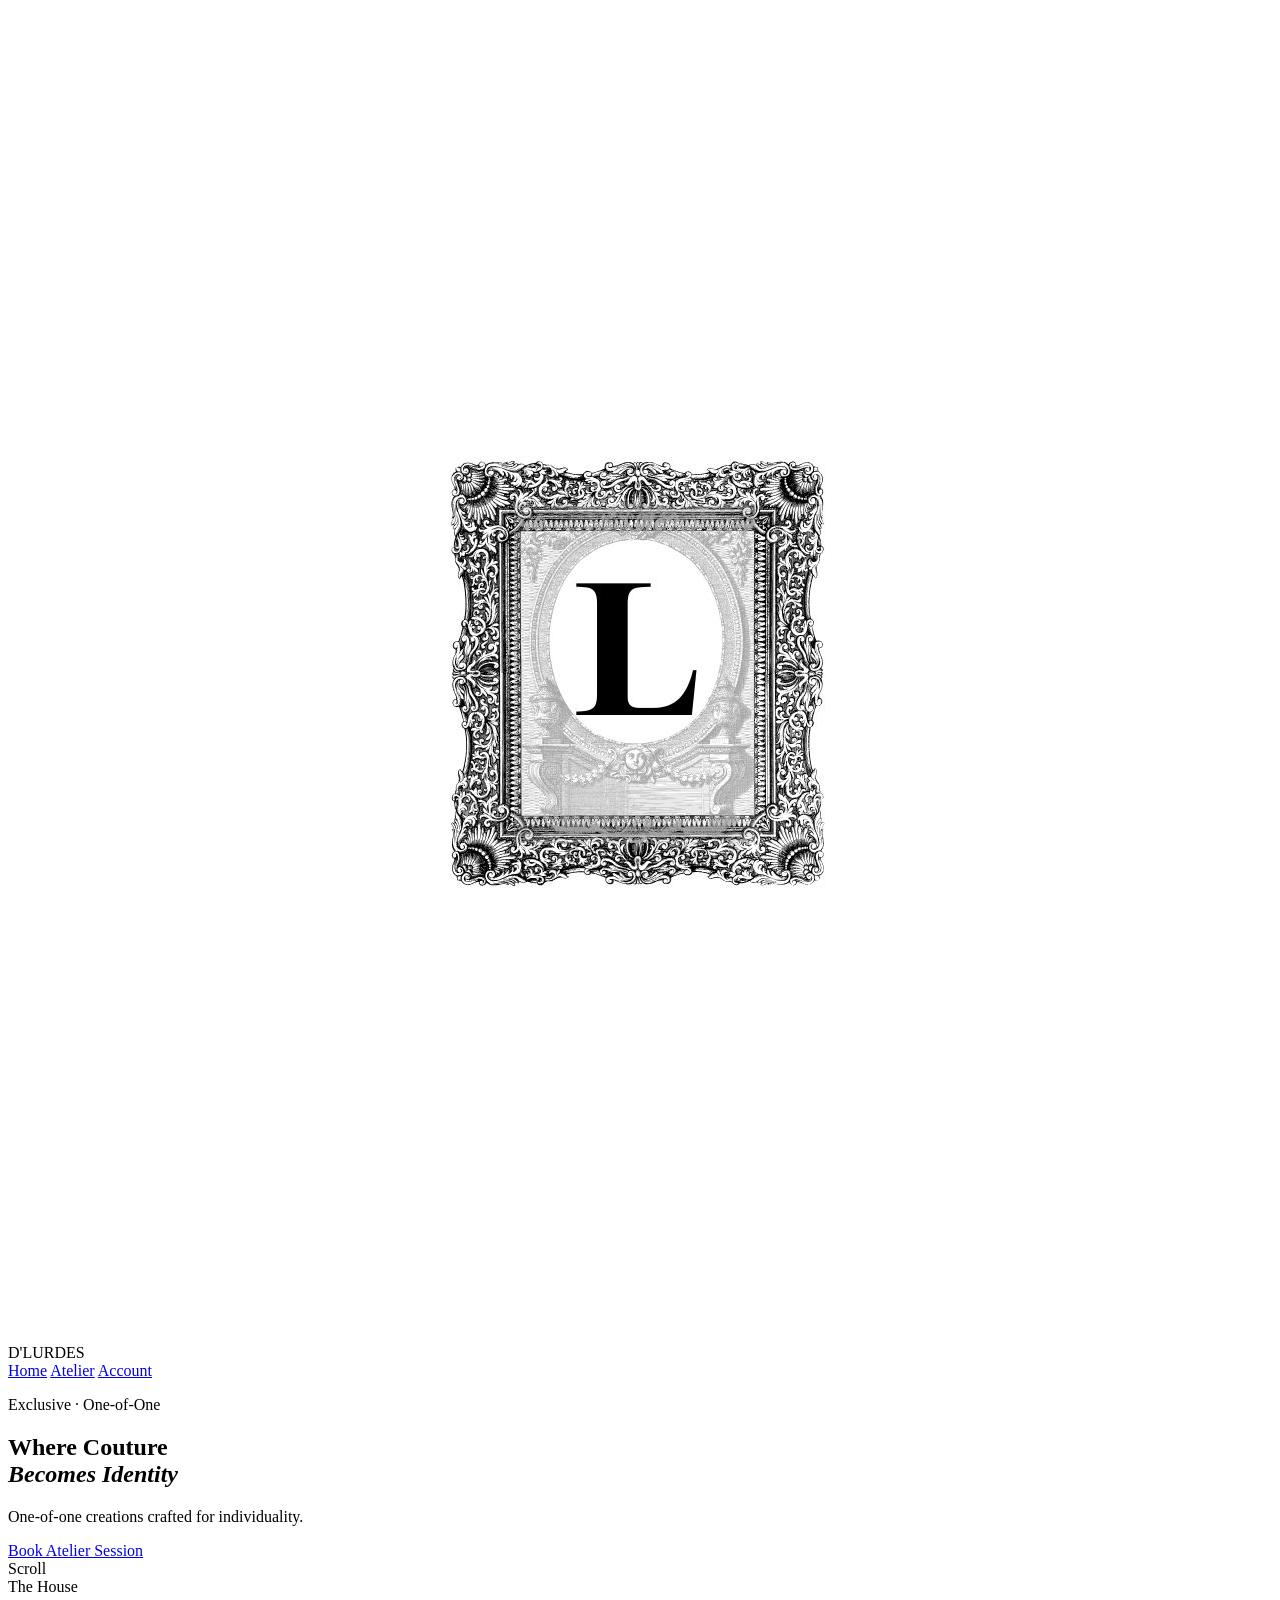
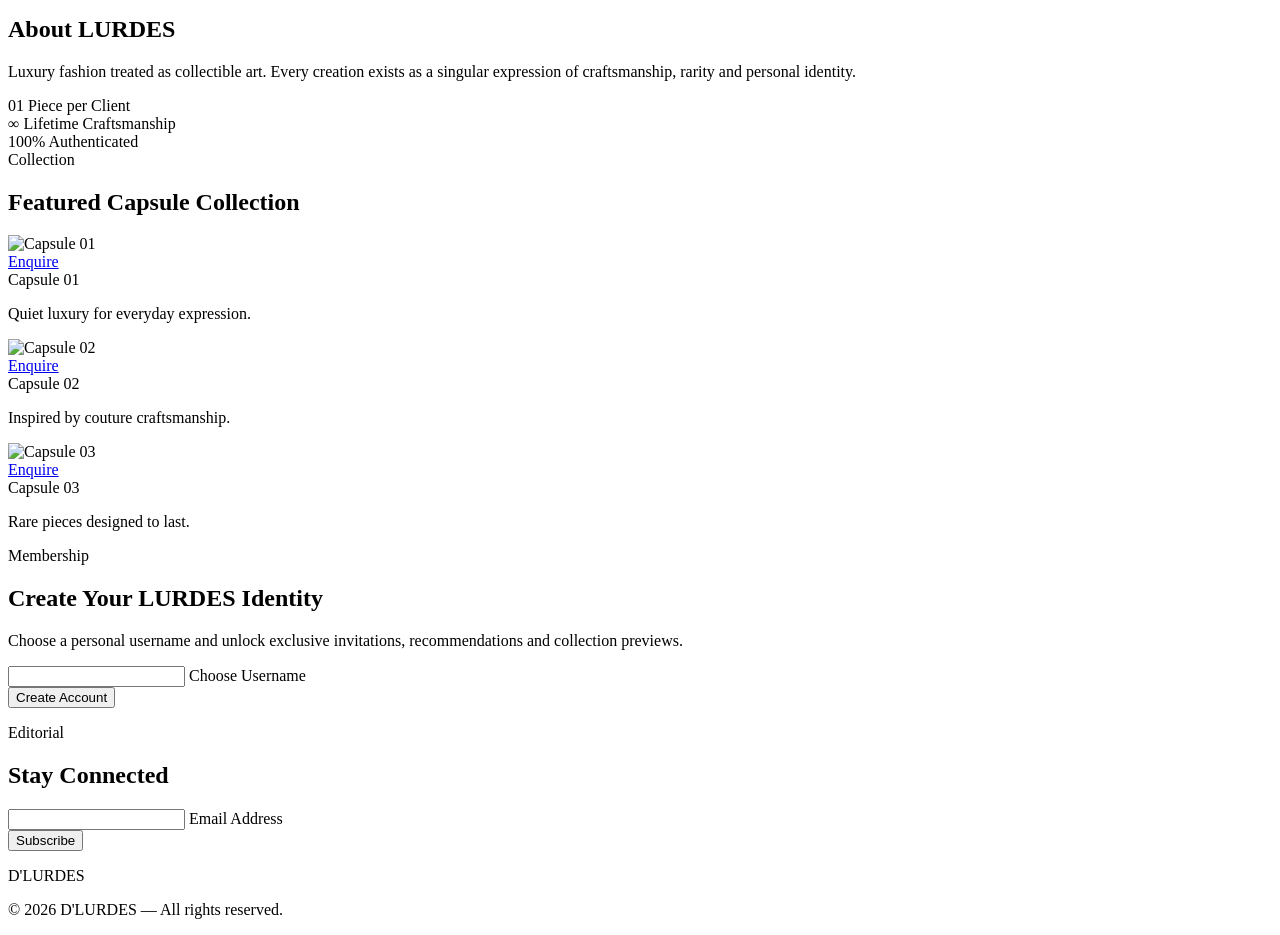
==== index.html @ 1ddfd706 "Add files via upload" ====
<!DOCTYPE html>
<html lang="en">
<head>
<meta charset="UTF-8">
<meta name="viewport" content="width=device-width, initial-scale=1.0">
<title>D'LURDES</title>
<link rel="preconnect" href="https://fonts.googleapis.com">
<link rel="preconnect" href="https://fonts.gstatic.com" crossorigin>
<link href="https://fonts.googleapis.com/css2?family=Cormorant+Garant:ital,wght@0,300;0,400;0,600;1,300;1,400&family=Montserrat:wght@300;400;500&display=swap" rel="stylesheet">
<link rel="stylesheet" href="css/style.css">
</head>

<body>

<!-- Cursor glow -->
<div class="cursor-glow" id="cursorGlow"></div>

<header id="header">
  <div class="logo">
    D'LURDES
    <img src="images/logo.jpeg" alt="D'LURDES Logo">
  </div>
  <nav>
    <a href="index.html" class="nav-link active">Home</a>
    <a href="atelier.html" class="nav-link">Atelier</a>
    <a href="#account" class="nav-link">Account</a>
  </nav>
  <div class="nav-toggle" id="navToggle">
    <span></span><span></span><span></span>
  </div>
</header>

<section class="hero">
  <div class="hero-overlay"></div>
  <div class="hero-content reveal">
    <p class="hero-eyebrow">Exclusive · One-of-One</p>
    <h1>Where Couture<br><em>Becomes Identity</em></h1>
    <p class="hero-sub">One-of-one creations crafted for individuality.</p>
    <a href="atelier.html" class="btn">Book Atelier Session</a>
  </div>
  <div class="hero-scroll-hint">
    <span>Scroll</span>
    <div class="scroll-line"></div>
  </div>
</section>

<section class="about reveal-section">
  <div class="about-inner">
    <div class="about-label">The House</div>
    <h2>About LURDES</h2>
    <p>
      Luxury fashion treated as collectible art.
      Every creation exists as a singular expression of craftsmanship,
      rarity and personal identity.
    </p>
    <div class="about-stats">
      <div class="stat">
        <span class="stat-num">01</span>
        <span class="stat-desc">Piece per Client</span>
      </div>
      <div class="stat">
        <span class="stat-num">∞</span>
        <span class="stat-desc">Lifetime Craftsmanship</span>
      </div>
      <div class="stat">
        <span class="stat-num">100%</span>
        <span class="stat-desc">Authenticated</span>
      </div>
    </div>
  </div>
</section>

<section class="collection reveal-section">
  <div class="section-header">
    <div class="about-label">Collection</div>
    <h2>Featured Capsule Collection</h2>
  </div>
  <div class="cards">
    <div class="card reveal-card">
      <div class="card-img-wrap">
        <img src="images/collection1.jpeg" alt="Capsule 01">
        <div class="card-overlay">
          <a href="atelier.html" class="card-cta">Enquire</a>
        </div>
      </div>
      <div class="card-body">
        <span class="card-tag">Capsule 01</span>
        <p>Quiet luxury for everyday expression.</p>
      </div>
    </div>
    <div class="card reveal-card">
      <div class="card-img-wrap">
        <img src="images/collection2.jpeg" alt="Capsule 02">
        <div class="card-overlay">
          <a href="atelier.html" class="card-cta">Enquire</a>
        </div>
      </div>
      <div class="card-body">
        <span class="card-tag">Capsule 02</span>
        <p>Inspired by couture craftsmanship.</p>
      </div>
    </div>
    <div class="card reveal-card">
      <div class="card-img-wrap">
        <img src="images/collection3.jpeg" alt="Capsule 03">
        <div class="card-overlay">
          <a href="atelier.html" class="card-cta">Enquire</a>
        </div>
      </div>
      <div class="card-body">
        <span class="card-tag">Capsule 03</span>
        <p>Rare pieces designed to last.</p>
      </div>
    </div>
  </div>
</section>

<section id="account" class="account reveal-section">
  <div class="account-inner">
    <div class="about-label">Membership</div>
    <h2>Create Your LURDES Identity</h2>
    <p>
      Choose a personal username and unlock exclusive invitations,
      recommendations and collection previews.
    </p>
    <form class="luxury-form" id="accountForm" onsubmit="handleAccount(event)">
      <div class="input-wrap">
        <input type="text" id="username" placeholder=" " required>
        <label for="username">Choose Username</label>
      </div>
      <button type="submit" class="btn">Create Account</button>
      <p class="form-msg" id="accountMsg"></p>
    </form>
  </div>
</section>

<section class="newsletter reveal-section">
  <div class="newsletter-inner">
    <div class="about-label">Editorial</div>
    <h2>Stay Connected</h2>
    <form class="luxury-form" id="newsletterForm" onsubmit="handleNewsletter(event)">
      <div class="input-wrap">
        <input type="email" id="emailInput" placeholder=" " required>
        <label for="emailInput">Email Address</label>
      </div>
      <button type="submit" class="btn">Subscribe</button>
      <p class="form-msg" id="newsletterMsg"></p>
    </form>
  </div>
</section>

<footer>
  <div class="footer-inner">
    <div class="footer-logo">D'LURDES</div>
    <p class="footer-copy">© 2026 D'LURDES — All rights reserved.</p>
  </div>
</footer>

<script src="JS/script.js"></script>
</body>
</html>
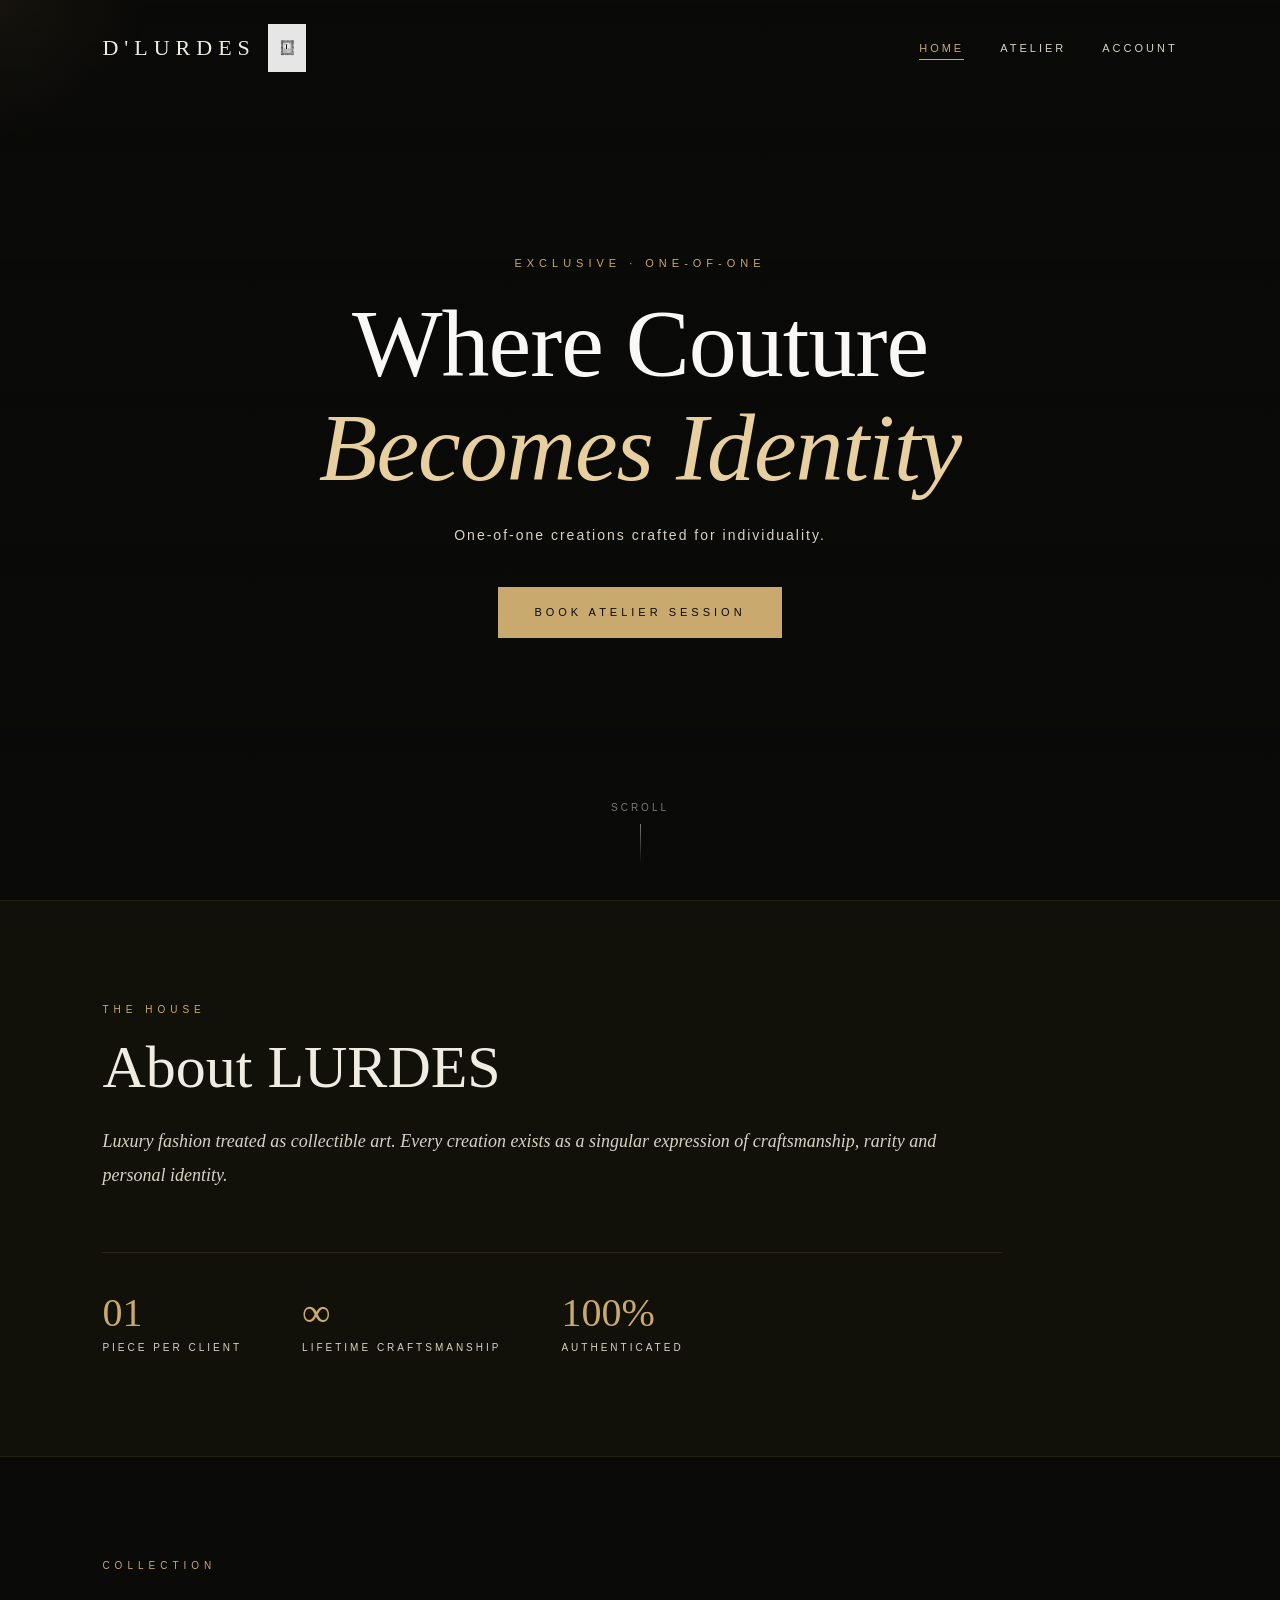
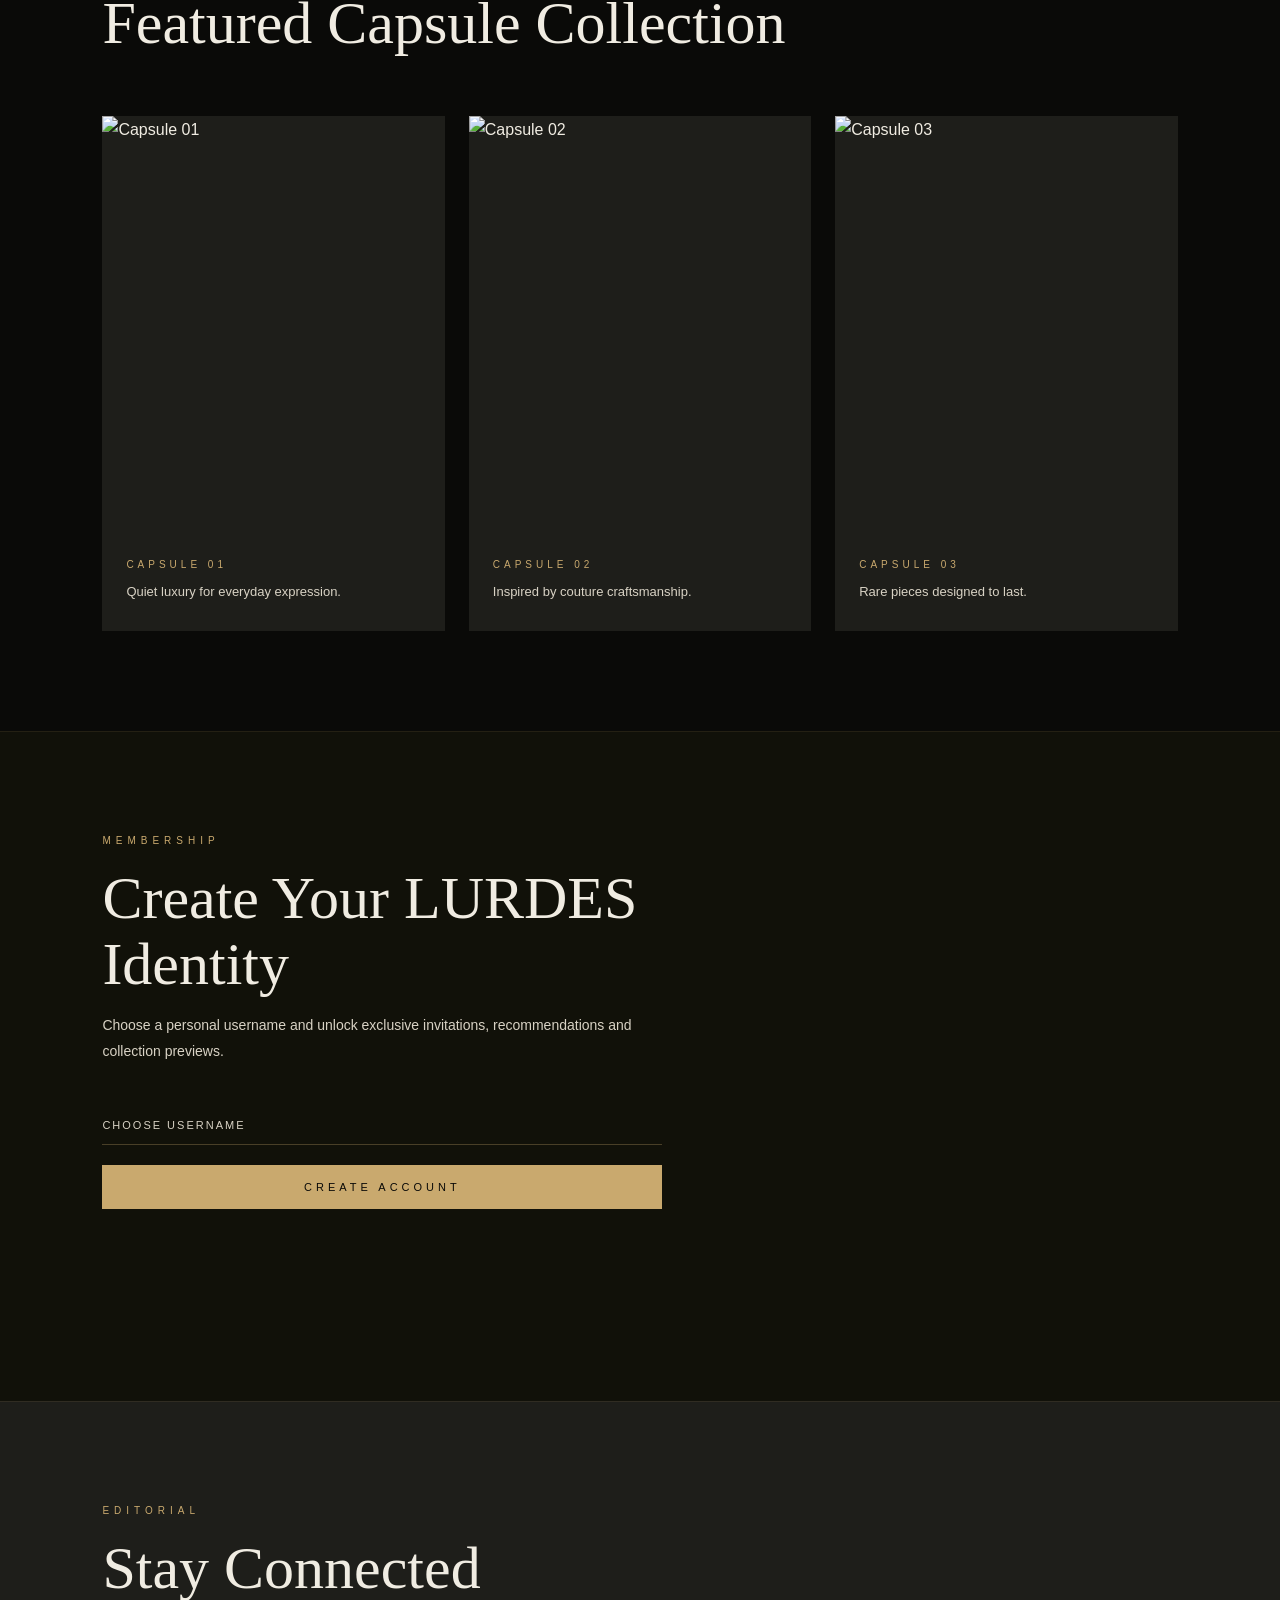
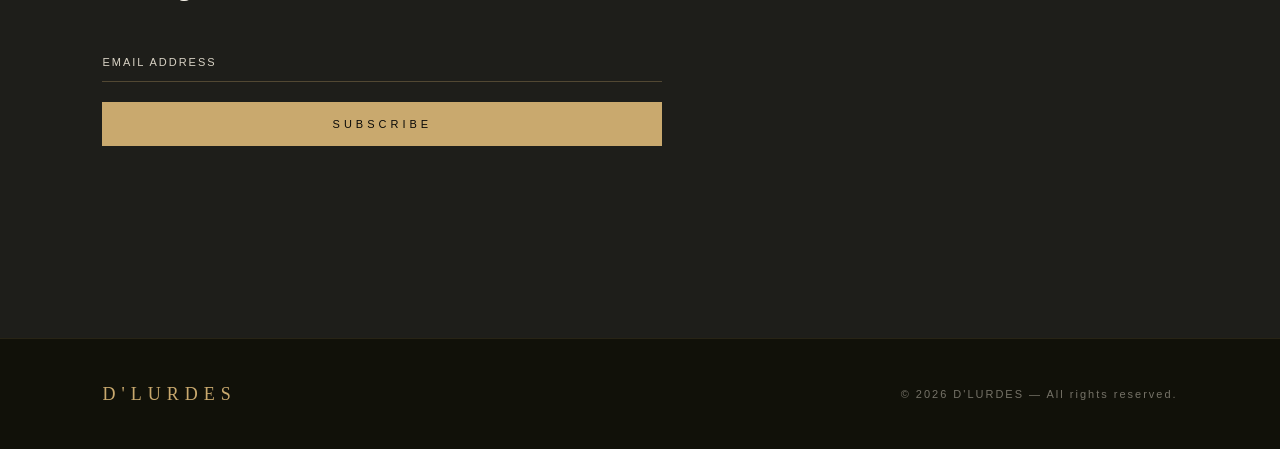
==== commit ded922c0: "Update index.html" ====
--- a/index.html
+++ b/index.html
@@ -7,7 +7,7 @@
 <link rel="preconnect" href="https://fonts.googleapis.com">
 <link rel="preconnect" href="https://fonts.gstatic.com" crossorigin>
 <link href="https://fonts.googleapis.com/css2?family=Cormorant+Garant:ital,wght@0,300;0,400;0,600;1,300;1,400&family=Montserrat:wght@300;400;500&display=swap" rel="stylesheet">
-<link rel="stylesheet" href="css/style.css">
+<link rel="stylesheet" href="/CSS/style.css">
 </head>
 
 <body>
@@ -158,4 +158,4 @@
 
 <script src="JS/script.js"></script>
 </body>
-</html>+</html>
--- a/CSS/style.css
+++ b/CSS/style.css
@@ -0,0 +1,791 @@
+/* ─────────────────────────────────────────────
+   D'LURDES — Design System
+   Palette: deep charcoal · aged ivory · gold
+───────────────────────────────────────────── */
+
+:root {
+  --black:   #0a0a08;
+  --dark:    #111109;
+  --mid:     #1e1e1a;
+  --ivory:   #f0ece2;
+  --ivory-2: #d8d2c4;
+  --gold:    #c9a96e;
+  --gold-2:  #e8cfa0;
+  --white:   #faf8f4;
+
+  --font-display: 'Cormorant Garant', Georgia, serif;
+  --font-body:    'Montserrat', Arial, sans-serif;
+
+  --transition: 0.4s cubic-bezier(0.25, 0.46, 0.45, 0.94);
+}
+
+*, *::before, *::after {
+  margin: 0;
+  padding: 0;
+  box-sizing: border-box;
+}
+
+html {
+  scroll-behavior: smooth;
+}
+
+body {
+  background: var(--black);
+  color: var(--ivory);
+  font-family: var(--font-body);
+  font-weight: 300;
+  line-height: 1.7;
+  overflow-x: hidden;
+}
+
+/* ── Cursor glow ─────────────────────────── */
+.cursor-glow {
+  position: fixed;
+  width: 300px;
+  height: 300px;
+  border-radius: 50%;
+  background: radial-gradient(circle, rgba(201,169,110,0.08) 0%, transparent 70%);
+  pointer-events: none;
+  transform: translate(-50%, -50%);
+  z-index: 0;
+  transition: opacity 0.3s ease;
+  will-change: transform;
+}
+
+/* ── Header ──────────────────────────────── */
+header {
+  position: fixed;
+  top: 0; left: 0; right: 0;
+  z-index: 100;
+  display: flex;
+  justify-content: space-between;
+  align-items: center;
+  padding: 24px 8%;
+  background: transparent;
+  transition: background var(--transition), padding var(--transition), backdrop-filter var(--transition);
+}
+
+header.scrolled {
+  background: rgba(10,10,8,0.92);
+  backdrop-filter: blur(12px);
+  padding: 16px 8%;
+  border-bottom: 1px solid rgba(201,169,110,0.12);
+}
+
+.logo {
+  font-family: var(--font-display);
+  font-size: 22px;
+  font-weight: 400;
+  letter-spacing: 6px;
+  color: var(--ivory);
+  display: flex;
+  align-items: center;
+  gap: 12px;
+  text-decoration: none;
+}
+
+.logo img {
+  height: 48px;
+  width: auto;
+  filter: brightness(0.9);
+}
+
+nav {
+  display: flex;
+  gap: 36px;
+  align-items: center;
+}
+
+.nav-link {
+  font-family: var(--font-body);
+  font-size: 11px;
+  font-weight: 400;
+  letter-spacing: 3px;
+  text-transform: uppercase;
+  text-decoration: none;
+  color: var(--ivory-2);
+  position: relative;
+  transition: color var(--transition);
+}
+
+.nav-link::after {
+  content: '';
+  position: absolute;
+  bottom: -3px; left: 0;
+  width: 0; height: 1px;
+  background: var(--gold);
+  transition: width var(--transition);
+}
+
+.nav-link:hover,
+.nav-link.active {
+  color: var(--gold);
+}
+
+.nav-link:hover::after,
+.nav-link.active::after {
+  width: 100%;
+}
+
+/* Mobile nav toggle */
+.nav-toggle {
+  display: none;
+  flex-direction: column;
+  gap: 5px;
+  cursor: pointer;
+  padding: 4px;
+}
+
+.nav-toggle span {
+  display: block;
+  width: 24px;
+  height: 1px;
+  background: var(--ivory);
+  transition: var(--transition);
+}
+
+/* ── Scroll reveal ───────────────────────── */
+.reveal-section,
+.reveal-card {
+  opacity: 0;
+  transform: translateY(32px);
+  transition: opacity 0.8s ease, transform 0.8s ease;
+}
+
+.reveal-section.visible,
+.reveal-card.visible {
+  opacity: 1;
+  transform: translateY(0);
+}
+
+.reveal {
+  opacity: 0;
+  transform: translateY(24px);
+  animation: fadeUp 1.2s ease 0.3s forwards;
+}
+
+@keyframes fadeUp {
+  to { opacity: 1; transform: translateY(0); }
+}
+
+/* ── Hero ────────────────────────────────── */
+.hero {
+  position: relative;
+  height: 100vh;
+  min-height: 600px;
+  background: url('../images/hero.jpg') center/cover no-repeat;
+  display: flex;
+  justify-content: center;
+  align-items: center;
+  text-align: center;
+  overflow: hidden;
+}
+
+.hero-overlay {
+  position: absolute;
+  inset: 0;
+  background: linear-gradient(
+    to bottom,
+    rgba(10,10,8,0.2) 0%,
+    rgba(10,10,8,0.55) 50%,
+    rgba(10,10,8,0.8) 100%
+  );
+}
+
+.hero-content {
+  position: relative;
+  z-index: 2;
+  max-width: 780px;
+  padding: 0 24px;
+}
+
+.hero-eyebrow {
+  font-size: 11px;
+  letter-spacing: 5px;
+  text-transform: uppercase;
+  color: var(--gold);
+  margin-bottom: 20px;
+  font-family: var(--font-body);
+  font-weight: 400;
+}
+
+.hero-content h1 {
+  font-family: var(--font-display);
+  font-size: clamp(52px, 8vw, 96px);
+  font-weight: 300;
+  line-height: 1.08;
+  color: var(--white);
+  margin-bottom: 24px;
+  letter-spacing: -1px;
+}
+
+.hero-content h1 em {
+  font-style: italic;
+  color: var(--gold-2);
+}
+
+.hero-sub {
+  font-size: 14px;
+  letter-spacing: 2px;
+  color: var(--ivory-2);
+  margin-bottom: 40px;
+  font-weight: 300;
+}
+
+.hero-scroll-hint {
+  position: absolute;
+  bottom: 36px;
+  left: 50%;
+  transform: translateX(-50%);
+  display: flex;
+  flex-direction: column;
+  align-items: center;
+  gap: 8px;
+  z-index: 2;
+  opacity: 0.5;
+}
+
+.hero-scroll-hint span {
+  font-size: 10px;
+  letter-spacing: 3px;
+  text-transform: uppercase;
+}
+
+.scroll-line {
+  width: 1px;
+  height: 40px;
+  background: linear-gradient(to bottom, var(--ivory), transparent);
+  animation: scrollPulse 2s ease infinite;
+}
+
+@keyframes scrollPulse {
+  0%, 100% { opacity: 0.3; transform: scaleY(1); }
+  50% { opacity: 1; transform: scaleY(0.7); }
+}
+
+/* ── Buttons ─────────────────────────────── */
+.btn {
+  display: inline-block;
+  font-family: var(--font-body);
+  font-size: 11px;
+  font-weight: 400;
+  letter-spacing: 4px;
+  text-transform: uppercase;
+  text-decoration: none;
+  color: var(--black);
+  background: var(--gold);
+  padding: 16px 36px;
+  border: none;
+  cursor: pointer;
+  position: relative;
+  overflow: hidden;
+  transition: color var(--transition);
+}
+
+.btn::before {
+  content: '';
+  position: absolute;
+  inset: 0;
+  background: var(--ivory);
+  transform: translateX(-101%);
+  transition: transform var(--transition);
+}
+
+.btn:hover::before {
+  transform: translateX(0);
+}
+
+.btn span, .btn {
+  position: relative;
+  z-index: 1;
+}
+
+/* ── Section commons ─────────────────────── */
+section {
+  padding: 100px 8%;
+  position: relative;
+}
+
+.about-label {
+  font-size: 10px;
+  letter-spacing: 5px;
+  text-transform: uppercase;
+  color: var(--gold);
+  margin-bottom: 16px;
+  font-family: var(--font-body);
+}
+
+.section-header {
+  margin-bottom: 60px;
+}
+
+h2 {
+  font-family: var(--font-display);
+  font-size: clamp(36px, 5vw, 60px);
+  font-weight: 300;
+  line-height: 1.1;
+  color: var(--ivory);
+  margin-bottom: 0;
+}
+
+/* ── About ───────────────────────────────── */
+.about {
+  background: var(--dark);
+  border-top: 1px solid rgba(201,169,110,0.1);
+  border-bottom: 1px solid rgba(201,169,110,0.1);
+}
+
+.about-inner {
+  max-width: 900px;
+}
+
+.about p {
+  font-size: 18px;
+  line-height: 1.9;
+  color: var(--ivory-2);
+  margin-top: 24px;
+  font-family: var(--font-display);
+  font-style: italic;
+  font-weight: 300;
+}
+
+.about-stats {
+  display: flex;
+  gap: 60px;
+  margin-top: 60px;
+  padding-top: 40px;
+  border-top: 1px solid rgba(201,169,110,0.15);
+}
+
+.stat {
+  display: flex;
+  flex-direction: column;
+  gap: 6px;
+}
+
+.stat-num {
+  font-family: var(--font-display);
+  font-size: 40px;
+  font-weight: 300;
+  color: var(--gold);
+  line-height: 1;
+}
+
+.stat-desc {
+  font-size: 10px;
+  letter-spacing: 3px;
+  text-transform: uppercase;
+  color: var(--ivory-2);
+}
+
+/* ── Collection cards ────────────────────── */
+.collection {
+  background: var(--black);
+}
+
+.cards {
+  display: grid;
+  grid-template-columns: repeat(3, 1fr);
+  gap: 24px;
+}
+
+.card {
+  background: var(--mid);
+  transition: transform var(--transition);
+}
+
+.card:hover {
+  transform: translateY(-6px);
+}
+
+.card-img-wrap {
+  position: relative;
+  overflow: hidden;
+}
+
+.card-img-wrap img {
+  width: 100%;
+  height: 420px;
+  object-fit: cover;
+  display: block;
+  transition: transform 0.7s ease;
+}
+
+.card:hover .card-img-wrap img {
+  transform: scale(1.04);
+}
+
+.card-overlay {
+  position: absolute;
+  inset: 0;
+  background: rgba(10,10,8,0.6);
+  display: flex;
+  align-items: center;
+  justify-content: center;
+  opacity: 0;
+  transition: opacity var(--transition);
+}
+
+.card:hover .card-overlay {
+  opacity: 1;
+}
+
+.card-cta {
+  font-size: 11px;
+  letter-spacing: 4px;
+  text-transform: uppercase;
+  color: var(--gold);
+  text-decoration: none;
+  border: 1px solid var(--gold);
+  padding: 12px 28px;
+  transition: background var(--transition), color var(--transition);
+}
+
+.card-cta:hover {
+  background: var(--gold);
+  color: var(--black);
+}
+
+.card-body {
+  padding: 20px 24px 28px;
+}
+
+.card-tag {
+  display: block;
+  font-size: 10px;
+  letter-spacing: 4px;
+  text-transform: uppercase;
+  color: var(--gold);
+  margin-bottom: 8px;
+}
+
+.card-body p {
+  font-size: 13px;
+  color: var(--ivory-2);
+  font-weight: 300;
+}
+
+/* ── Account / Newsletter ────────────────── */
+.account {
+  background: var(--dark);
+  border-top: 1px solid rgba(201,169,110,0.1);
+}
+
+.account-inner,
+.newsletter-inner,
+.booking-inner,
+.auth-inner {
+  max-width: 560px;
+}
+
+.account p,
+.newsletter p,
+.authentication p {
+  font-size: 14px;
+  color: var(--ivory-2);
+  margin-top: 16px;
+  margin-bottom: 36px;
+  line-height: 1.8;
+}
+
+.newsletter {
+  background: var(--mid);
+  border-top: 1px solid rgba(201,169,110,0.1);
+}
+
+/* ── Forms ───────────────────────────────── */
+.luxury-form {
+  display: flex;
+  flex-direction: column;
+  gap: 20px;
+  margin-top: 36px;
+}
+
+.input-wrap {
+  position: relative;
+}
+
+.input-wrap input {
+  width: 100%;
+  background: transparent;
+  border: none;
+  border-bottom: 1px solid rgba(201,169,110,0.3);
+  padding: 16px 0 12px;
+  color: var(--ivory);
+  font-family: var(--font-body);
+  font-size: 14px;
+  font-weight: 300;
+  outline: none;
+  transition: border-color var(--transition);
+  letter-spacing: 1px;
+}
+
+.input-wrap input:focus {
+  border-bottom-color: var(--gold);
+}
+
+.input-wrap label {
+  position: absolute;
+  top: 16px; left: 0;
+  font-size: 11px;
+  letter-spacing: 2px;
+  text-transform: uppercase;
+  color: var(--ivory-2);
+  pointer-events: none;
+  transition: top var(--transition), font-size var(--transition), color var(--transition);
+}
+
+.input-wrap input:focus ~ label,
+.input-wrap input:not(:placeholder-shown) ~ label {
+  top: -4px;
+  font-size: 9px;
+  color: var(--gold);
+  letter-spacing: 3px;
+}
+
+.date-label {
+  top: 0 !important;
+  font-size: 9px !important;
+  color: var(--gold) !important;
+  letter-spacing: 3px !important;
+}
+
+input[type="date"] {
+  color-scheme: dark;
+}
+
+.form-row {
+  display: grid;
+  grid-template-columns: 1fr 1fr;
+  gap: 24px;
+}
+
+.form-msg {
+  font-size: 12px;
+  letter-spacing: 1px;
+  margin-top: 4px;
+  min-height: 20px;
+  transition: color 0.3s;
+}
+
+.form-msg.success { color: var(--gold); }
+.form-msg.error   { color: #c97a6e; }
+
+/* ── Atelier hero ────────────────────────── */
+.atelier-hero {
+  min-height: 70vh;
+  background: var(--dark);
+  display: flex;
+  align-items: flex-end;
+  padding: 120px 8% 80px;
+  border-bottom: 1px solid rgba(201,169,110,0.1);
+}
+
+.atelier-hero-inner h1 {
+  font-family: var(--font-display);
+  font-size: clamp(52px, 8vw, 96px);
+  font-weight: 300;
+  line-height: 1.08;
+  color: var(--white);
+  margin-bottom: 24px;
+  letter-spacing: -1px;
+}
+
+.atelier-hero-inner h1 em {
+  font-style: italic;
+  color: var(--gold-2);
+}
+
+/* ── Process steps ───────────────────────── */
+.process {
+  background: var(--black);
+}
+
+.steps {
+  display: grid;
+  grid-template-columns: repeat(5, 1fr);
+  gap: 1px;
+  background: rgba(201,169,110,0.1);
+  border: 1px solid rgba(201,169,110,0.1);
+}
+
+.step {
+  background: var(--dark);
+  padding: 36px 24px;
+  transition: background var(--transition);
+  cursor: default;
+}
+
+.step:hover {
+  background: var(--mid);
+}
+
+.step-num {
+  font-family: var(--font-display);
+  font-size: 36px;
+  font-weight: 300;
+  color: var(--gold);
+  opacity: 0.4;
+  line-height: 1;
+  margin-bottom: 16px;
+  transition: opacity var(--transition);
+}
+
+.step:hover .step-num {
+  opacity: 1;
+}
+
+.step-title {
+  font-size: 12px;
+  letter-spacing: 2px;
+  text-transform: uppercase;
+  color: var(--ivory);
+  margin-bottom: 12px;
+  font-weight: 400;
+}
+
+.step-desc {
+  font-size: 12px;
+  color: var(--ivory-2);
+  line-height: 1.7;
+  opacity: 0;
+  transform: translateY(6px);
+  transition: opacity var(--transition), transform var(--transition);
+}
+
+.step:hover .step-desc {
+  opacity: 1;
+  transform: translateY(0);
+}
+
+/* ── Booking ─────────────────────────────── */
+.booking {
+  background: var(--dark);
+  border-top: 1px solid rgba(201,169,110,0.1);
+}
+
+/* ── Authentication ──────────────────────── */
+.authentication {
+  background: var(--black);
+  border-top: 1px solid rgba(201,169,110,0.1);
+}
+
+.authentication p {
+  margin-top: 16px;
+  margin-bottom: 0;
+}
+
+.auth-form {
+  margin-top: 36px;
+  display: flex;
+  flex-direction: column;
+  gap: 20px;
+  max-width: 560px;
+}
+
+.auth-result {
+  margin-top: 24px;
+  font-size: 13px;
+  letter-spacing: 1px;
+  padding: 0;
+  max-width: 560px;
+  transition: all var(--transition);
+}
+
+.auth-result.success {
+  color: var(--gold);
+  border-left: 2px solid var(--gold);
+  padding-left: 16px;
+}
+
+.auth-result.error {
+  color: #c97a6e;
+  border-left: 2px solid #c97a6e;
+  padding-left: 16px;
+}
+
+/* ── Footer ──────────────────────────────── */
+footer {
+  background: var(--dark);
+  border-top: 1px solid rgba(201,169,110,0.12);
+  padding: 40px 8%;
+}
+
+.footer-inner {
+  display: flex;
+  justify-content: space-between;
+  align-items: center;
+}
+
+.footer-logo {
+  font-family: var(--font-display);
+  font-size: 18px;
+  letter-spacing: 6px;
+  color: var(--gold);
+  font-weight: 300;
+}
+
+.footer-copy {
+  font-size: 11px;
+  letter-spacing: 2px;
+  color: var(--ivory-2);
+  opacity: 0.5;
+}
+
+/* ── Responsive ──────────────────────────── */
+@media (max-width: 900px) {
+  .cards {
+    grid-template-columns: 1fr;
+    max-width: 480px;
+  }
+
+  .steps {
+    grid-template-columns: 1fr 1fr;
+  }
+
+  .steps .step:last-child {
+    grid-column: 1 / -1;
+  }
+
+  .step-desc { opacity: 1; transform: none; }
+
+  .about-stats {
+    gap: 36px;
+    flex-wrap: wrap;
+  }
+
+  .form-row {
+    grid-template-columns: 1fr;
+  }
+
+  .footer-inner {
+    flex-direction: column;
+    gap: 12px;
+    text-align: center;
+  }
+}
+
+@media (max-width: 640px) {
+  header { padding: 18px 6%; }
+  section { padding: 70px 6%; }
+
+  nav { display: none; }
+  nav.open { display: flex; flex-direction: column; position: fixed; inset: 0; background: var(--black); justify-content: center; align-items: center; gap: 32px; z-index: 99; }
+  .nav-link { font-size: 18px; letter-spacing: 4px; }
+
+  .nav-toggle { display: flex; z-index: 101; }
+
+  .hero-content h1 { font-size: 44px; }
+
+  .steps {
+    grid-template-columns: 1fr;
+  }
+  .steps .step:last-child { grid-column: auto; }
+}
+
+@media (prefers-reduced-motion: reduce) {
+  *, *::before, *::after {
+    animation-duration: 0.01ms !important;
+    transition-duration: 0.01ms !important;
+  }
+}
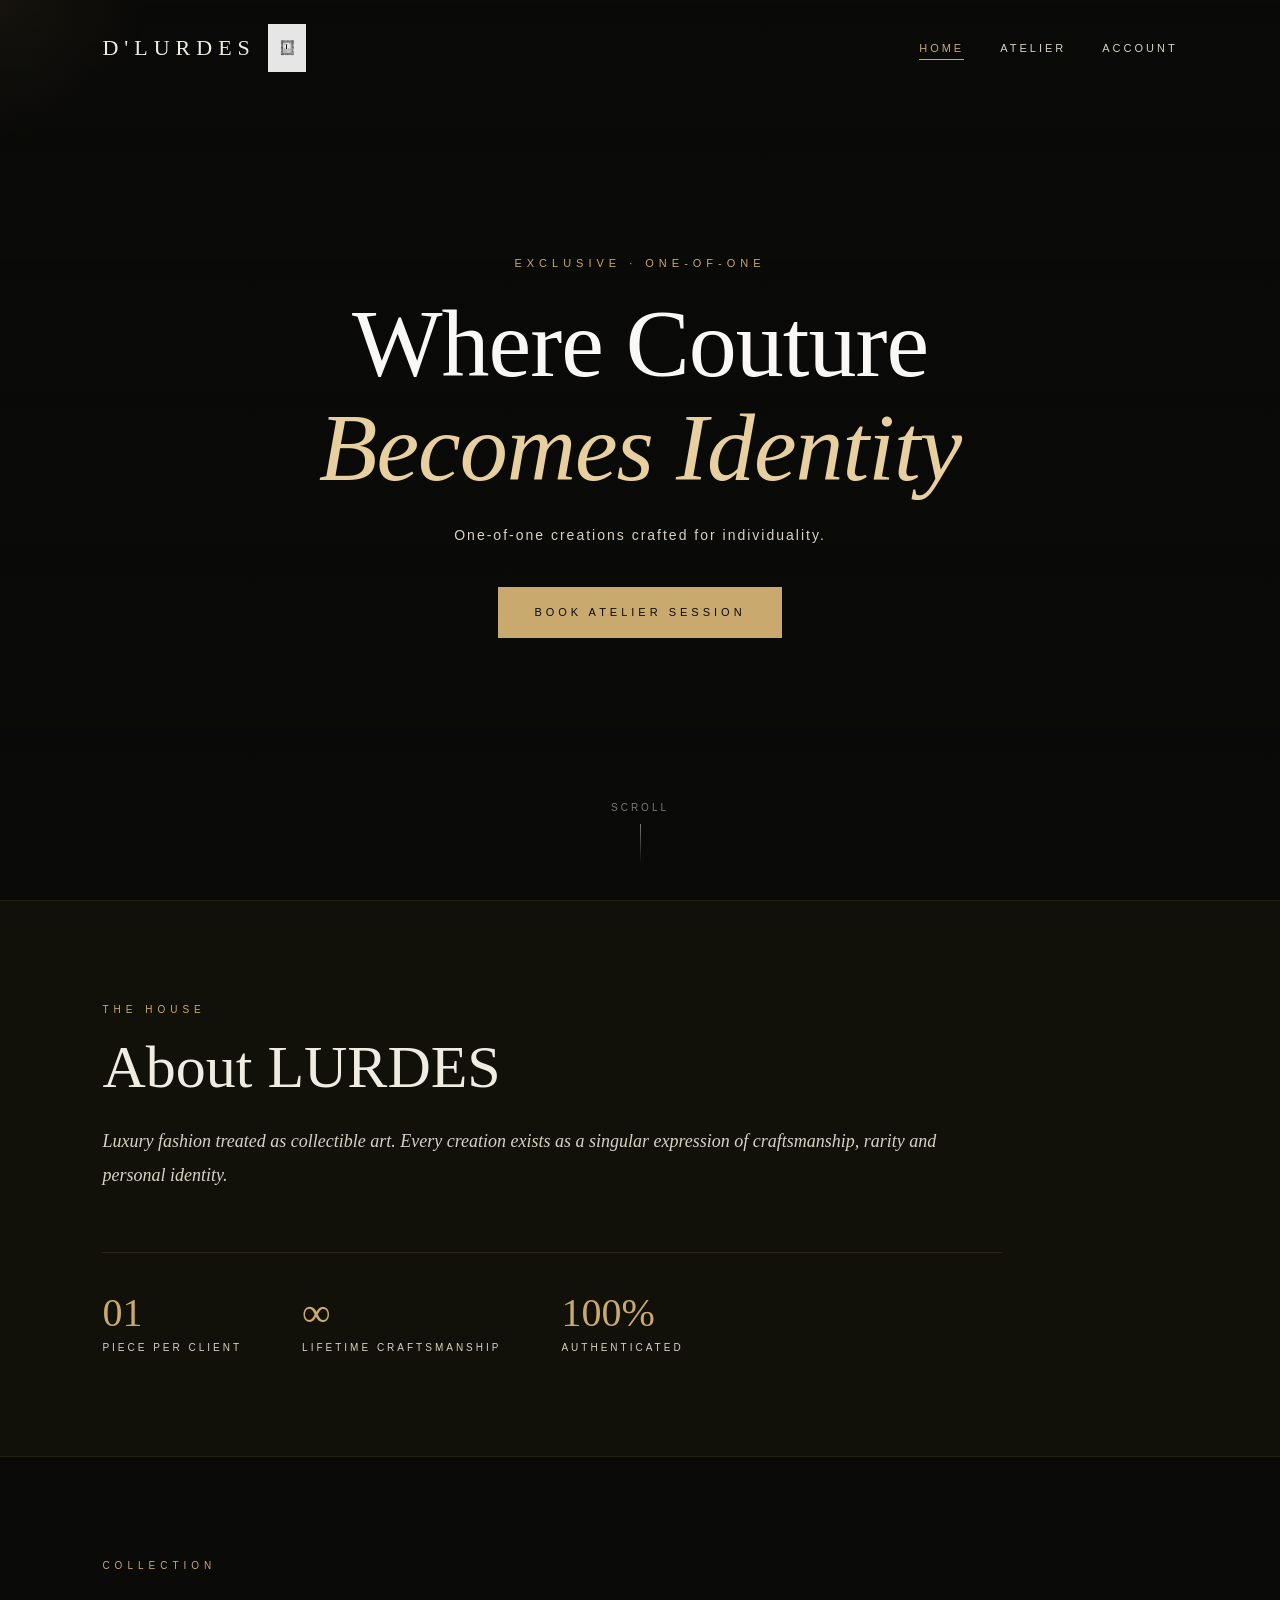
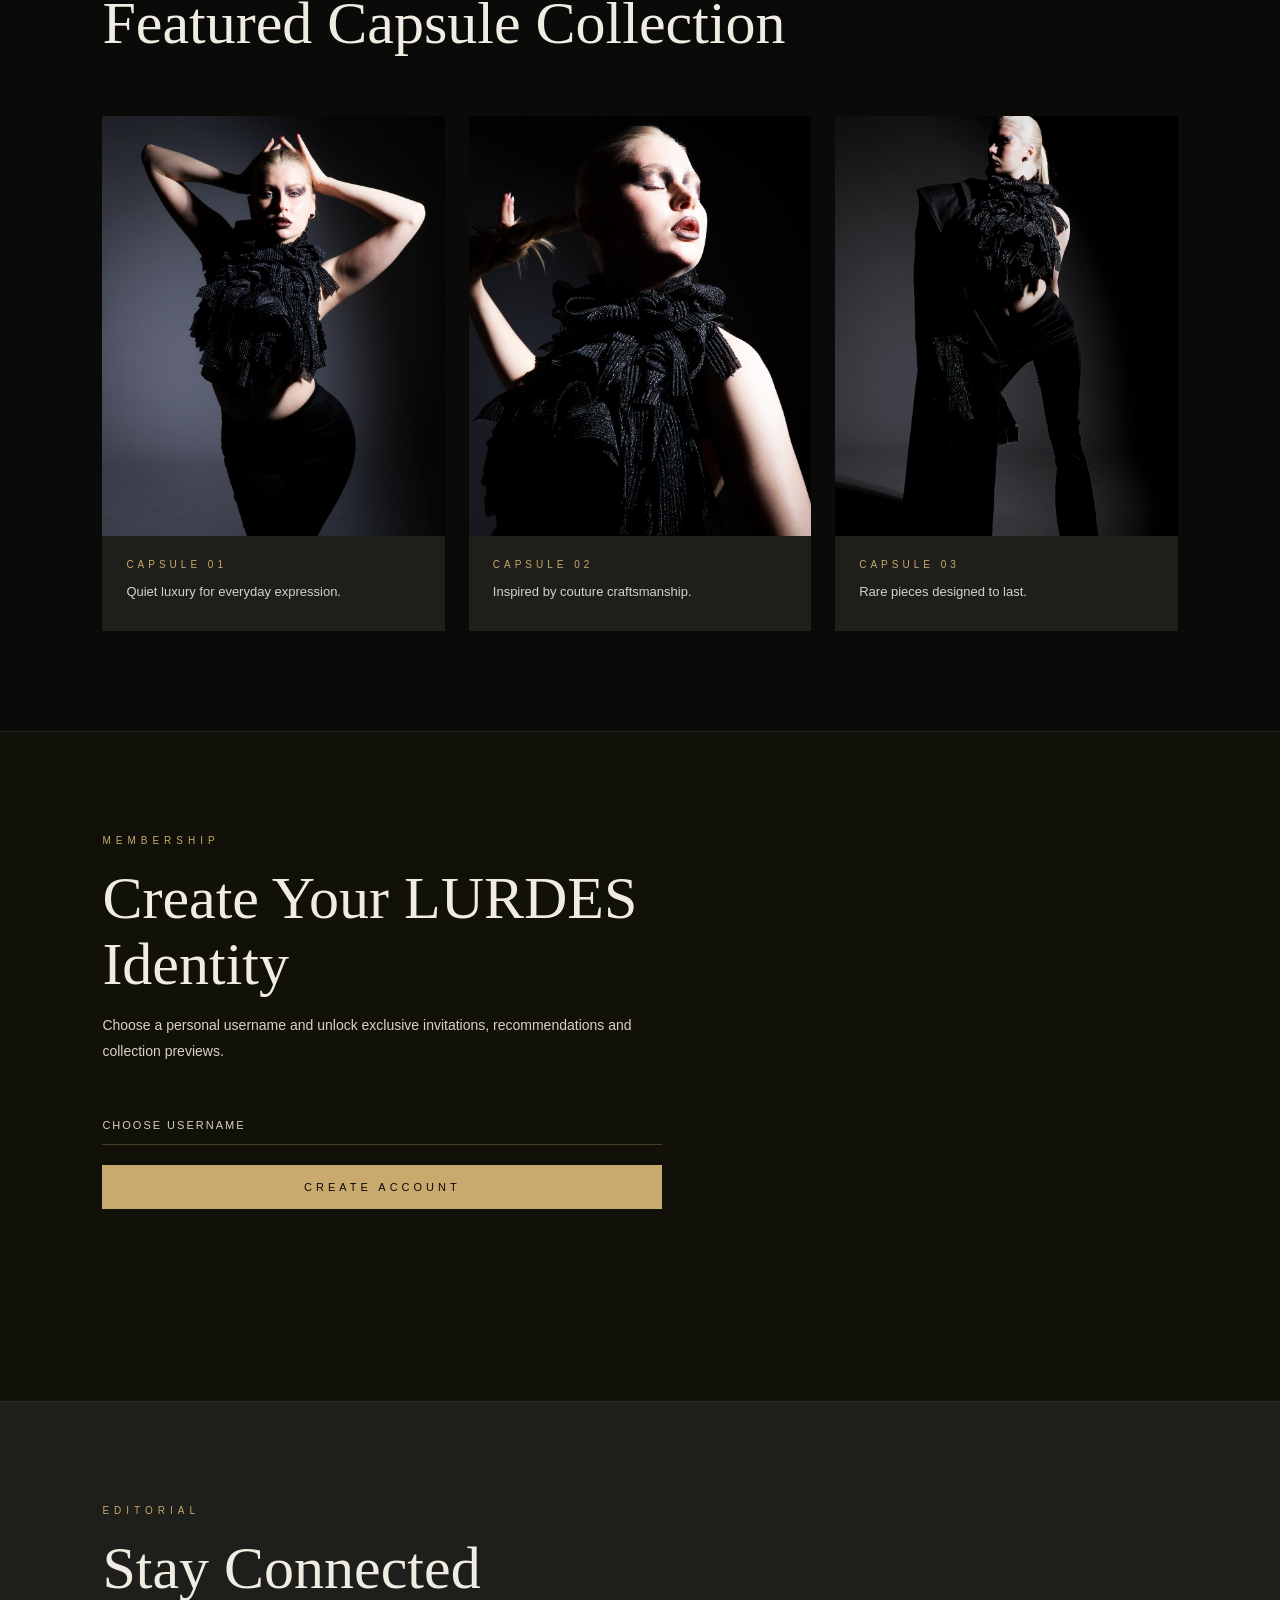
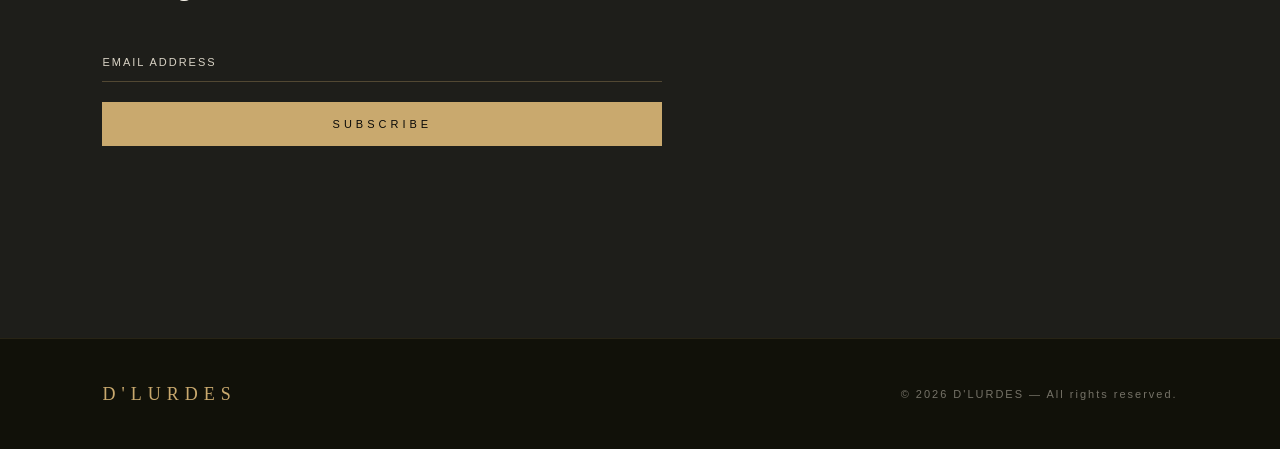
==== commit 388dd8b0: "Update index.html" ====
--- a/index.html
+++ b/index.html
@@ -7,7 +7,7 @@
 <link rel="preconnect" href="https://fonts.googleapis.com">
 <link rel="preconnect" href="https://fonts.gstatic.com" crossorigin>
 <link href="https://fonts.googleapis.com/css2?family=Cormorant+Garant:ital,wght@0,300;0,400;0,600;1,300;1,400&family=Montserrat:wght@300;400;500&display=swap" rel="stylesheet">
-<link rel="stylesheet" href="/CSS/style.css">
+<link rel="stylesheet" href="CSS/style.css">
 </head>
 
 <body>
@@ -78,7 +78,7 @@
   <div class="cards">
     <div class="card reveal-card">
       <div class="card-img-wrap">
-        <img src="images/collection1.jpeg" alt="Capsule 01">
+        <img src="images/Collection1.jpeg" alt="Capsule 01">
         <div class="card-overlay">
           <a href="atelier.html" class="card-cta">Enquire</a>
         </div>
@@ -90,7 +90,7 @@
     </div>
     <div class="card reveal-card">
       <div class="card-img-wrap">
-        <img src="images/collection2.jpeg" alt="Capsule 02">
+        <img src="images/Collection2.jpeg" alt="Capsule 02">
         <div class="card-overlay">
           <a href="atelier.html" class="card-cta">Enquire</a>
         </div>
@@ -102,7 +102,7 @@
     </div>
     <div class="card reveal-card">
       <div class="card-img-wrap">
-        <img src="images/collection3.jpeg" alt="Capsule 03">
+        <img src="images/Collection3.jpeg" alt="Capsule 03">
         <div class="card-overlay">
           <a href="atelier.html" class="card-cta">Enquire</a>
         </div>
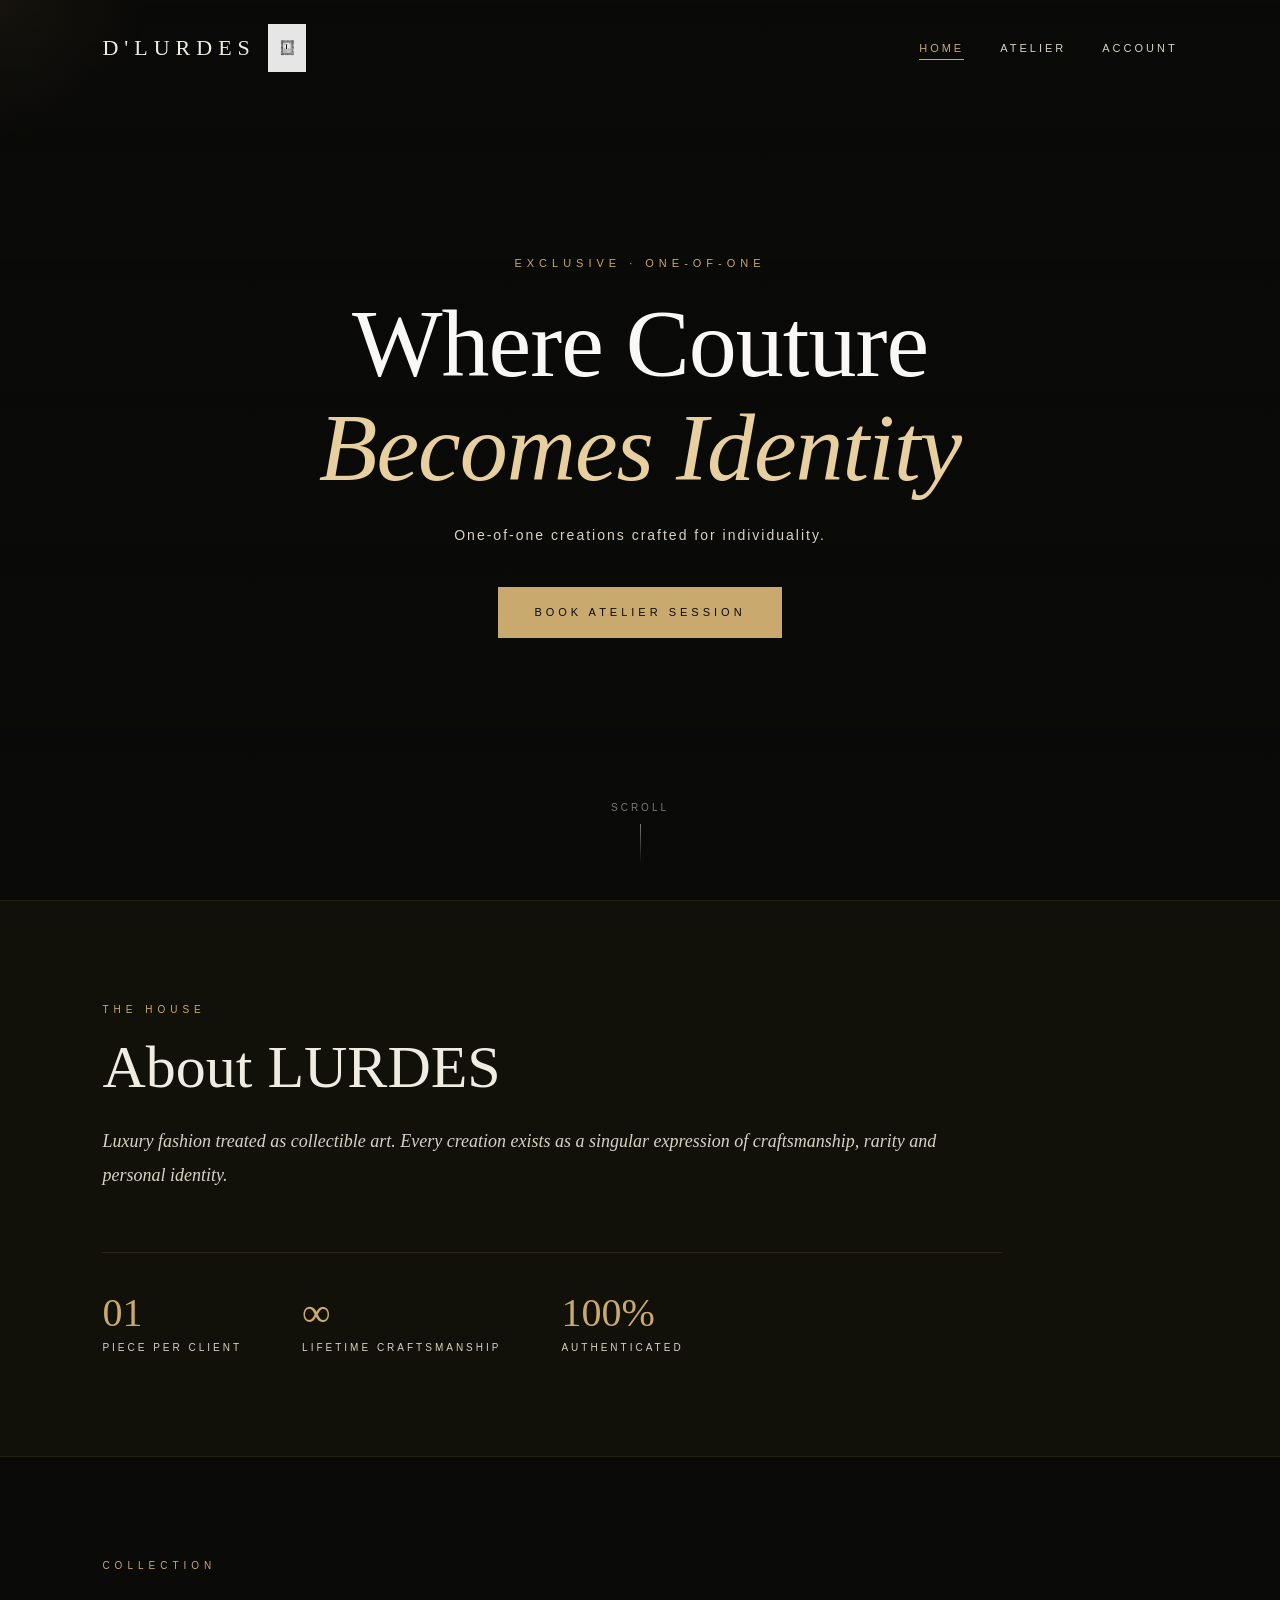
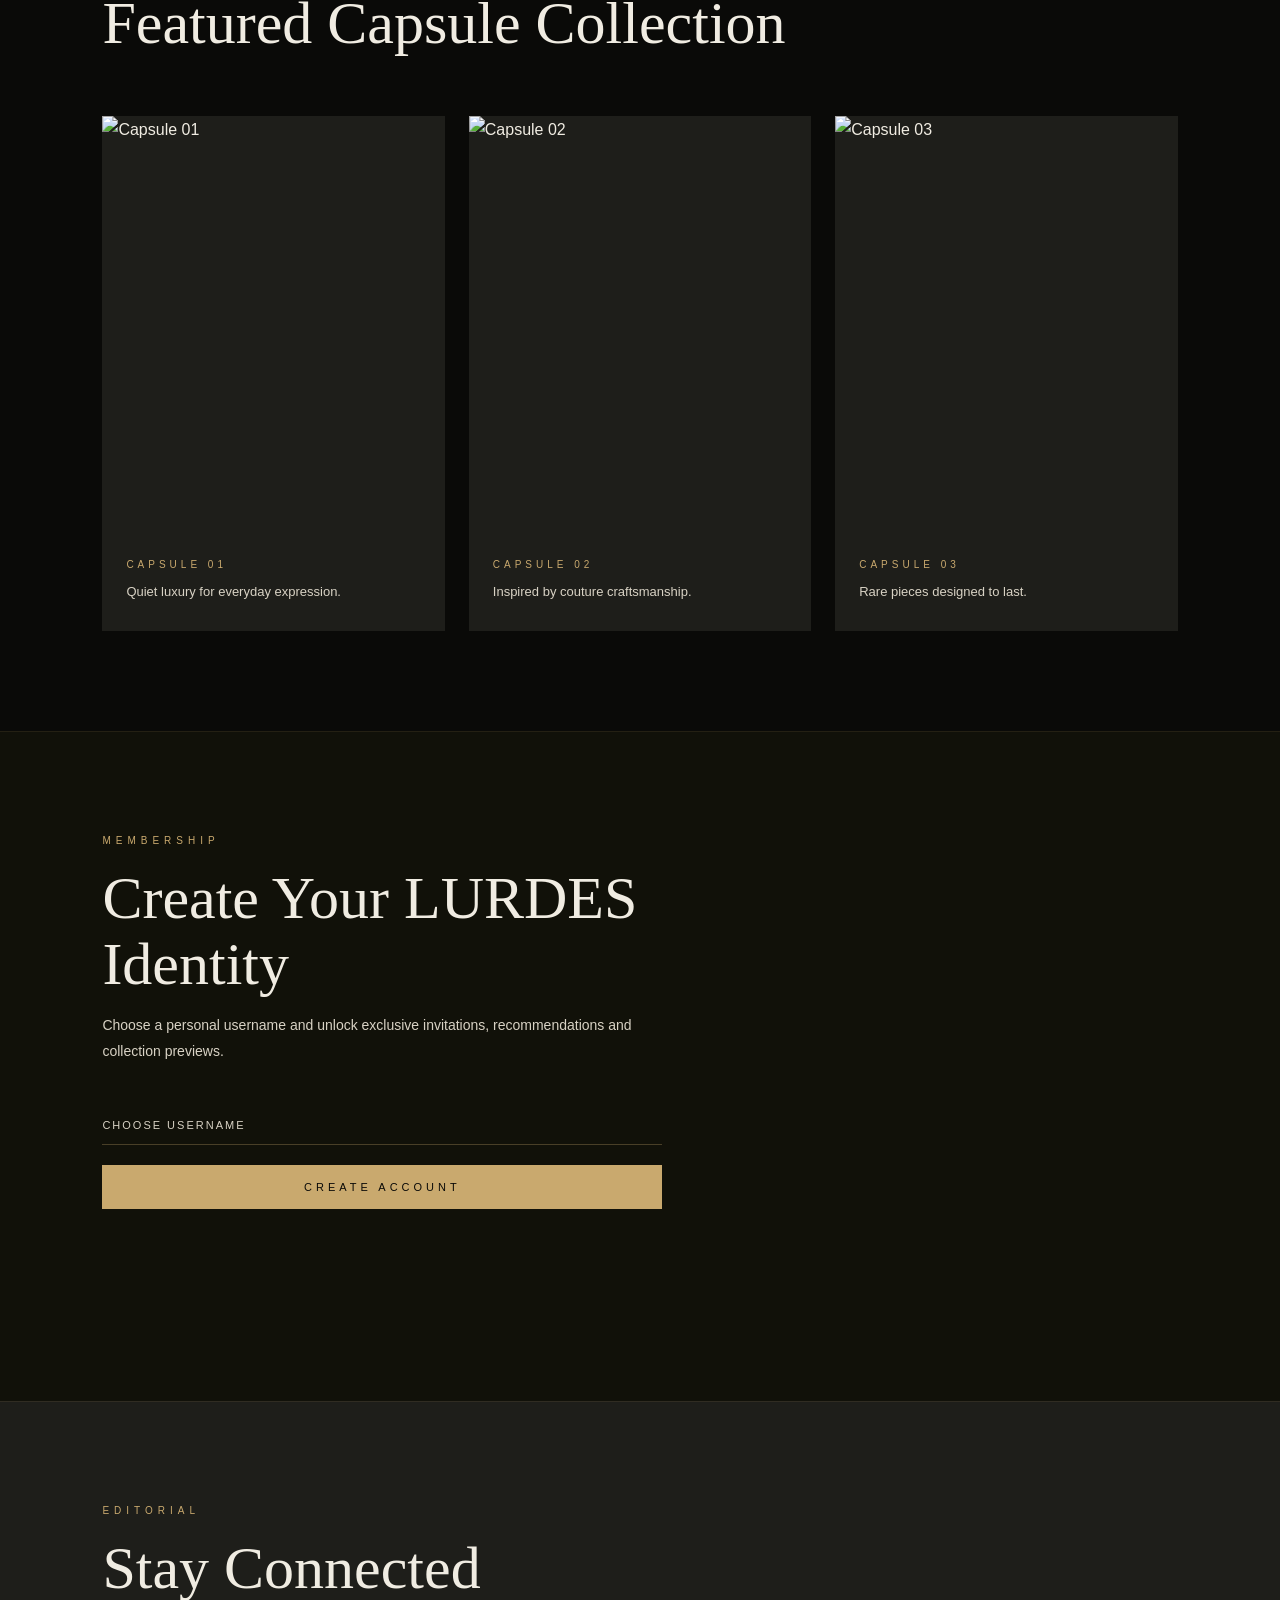
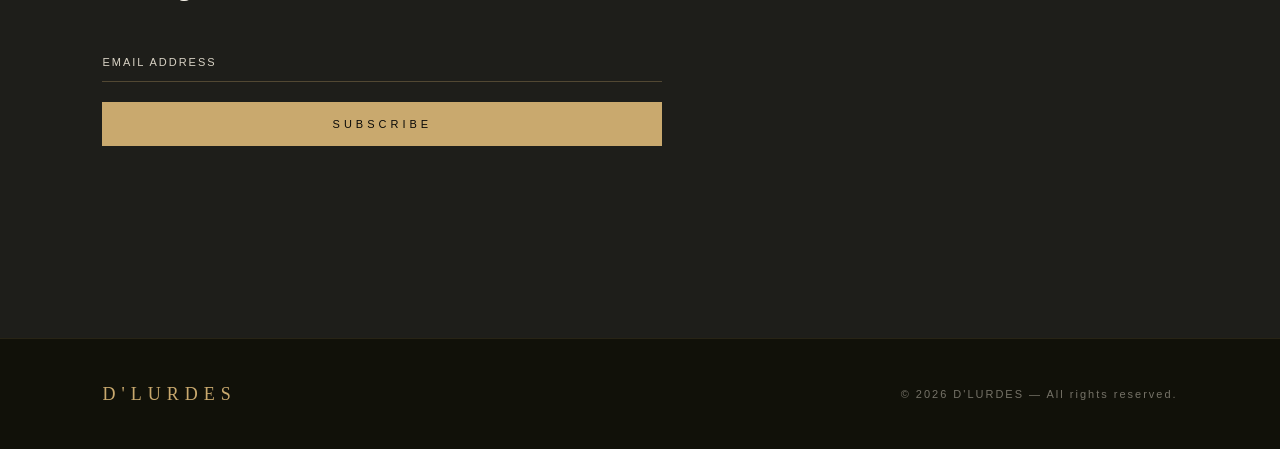
==== commit dbd8a4ff: "Update index.html" ====
--- a/index.html
+++ b/index.html
@@ -78,7 +78,7 @@
   <div class="cards">
     <div class="card reveal-card">
       <div class="card-img-wrap">
-        <img src="images/Collection1.jpeg" alt="Capsule 01">
+        <img src="images/Collection1.jpeg.jpeg" alt="Capsule 01">
         <div class="card-overlay">
           <a href="atelier.html" class="card-cta">Enquire</a>
         </div>
@@ -90,7 +90,7 @@
     </div>
     <div class="card reveal-card">
       <div class="card-img-wrap">
-        <img src="images/Collection2.jpeg" alt="Capsule 02">
+        <img src="images/Collection2.jpeg.jpeg" alt="Capsule 02">
         <div class="card-overlay">
           <a href="atelier.html" class="card-cta">Enquire</a>
         </div>
@@ -102,7 +102,7 @@
     </div>
     <div class="card reveal-card">
       <div class="card-img-wrap">
-        <img src="images/Collection3.jpeg" alt="Capsule 03">
+        <img src="images/Collection3.jpeg.jpeg" alt="Capsule 03">
         <div class="card-overlay">
           <a href="atelier.html" class="card-cta">Enquire</a>
         </div>
